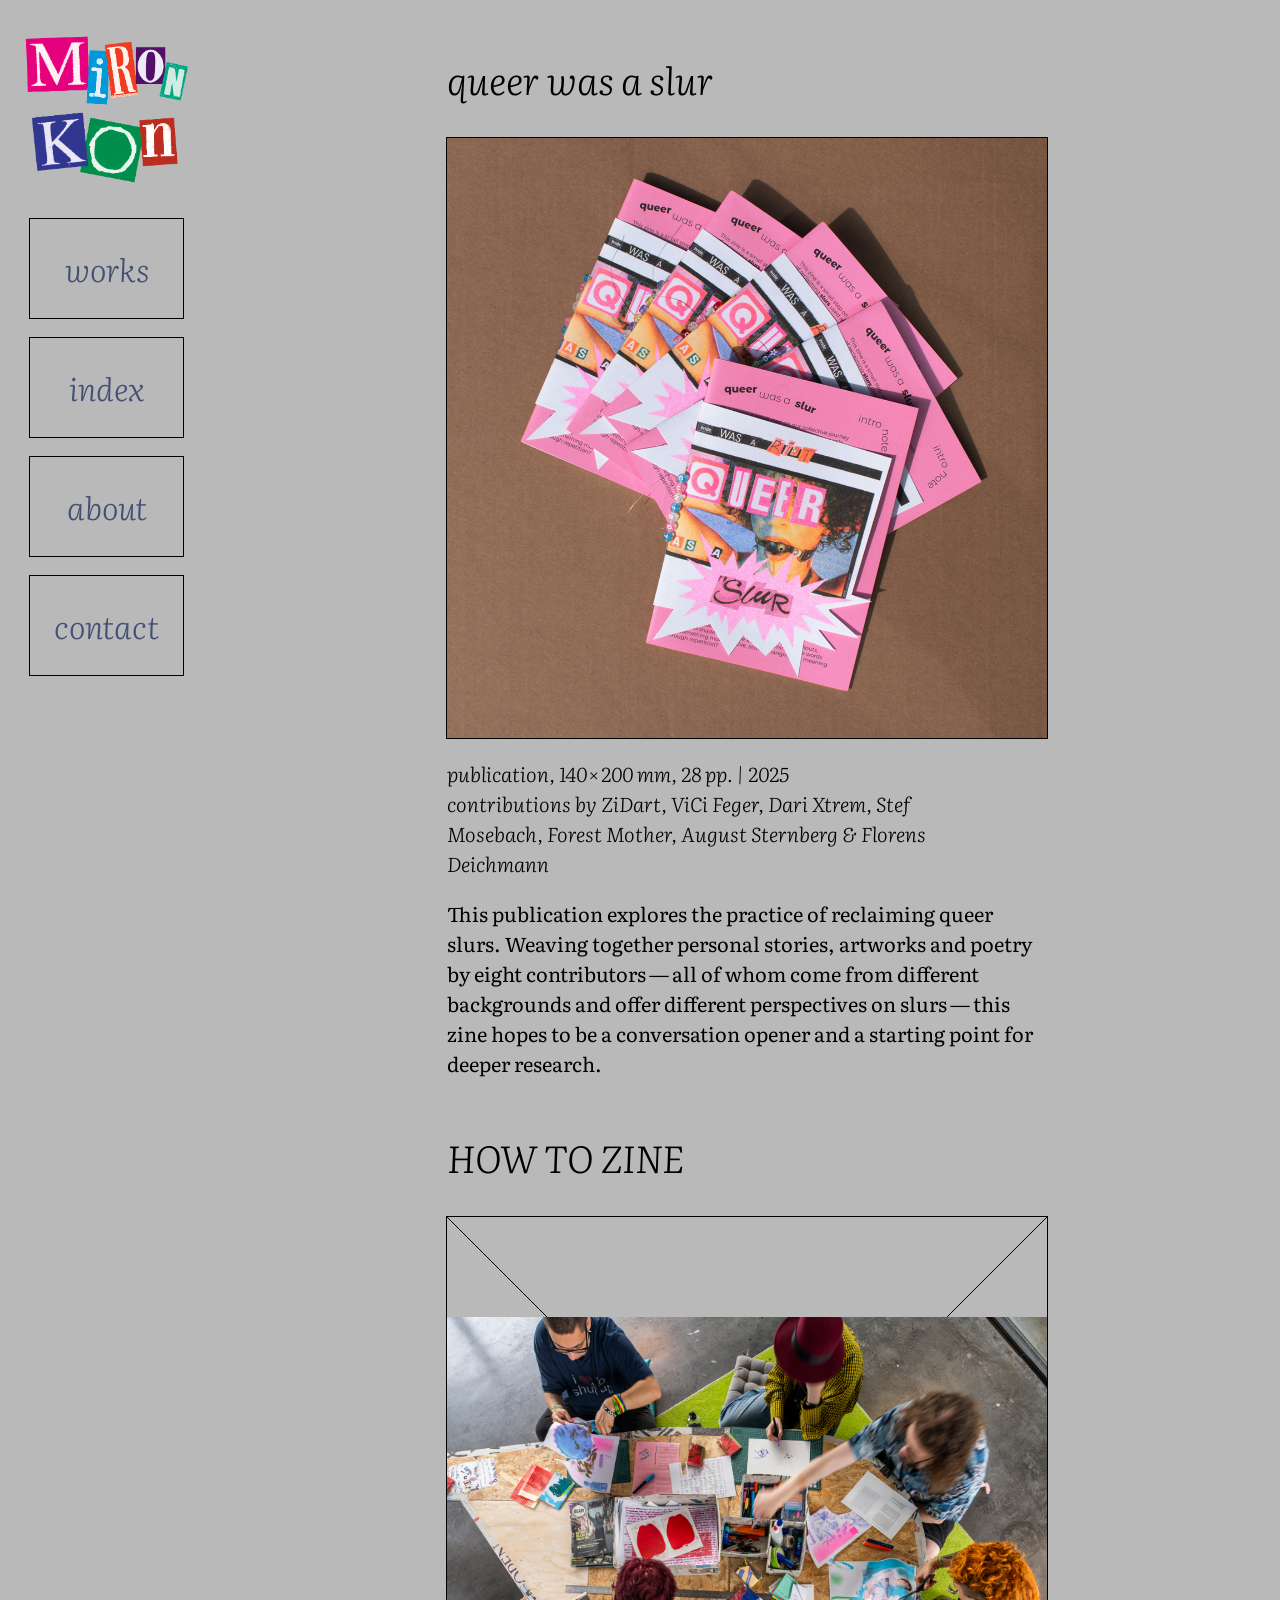
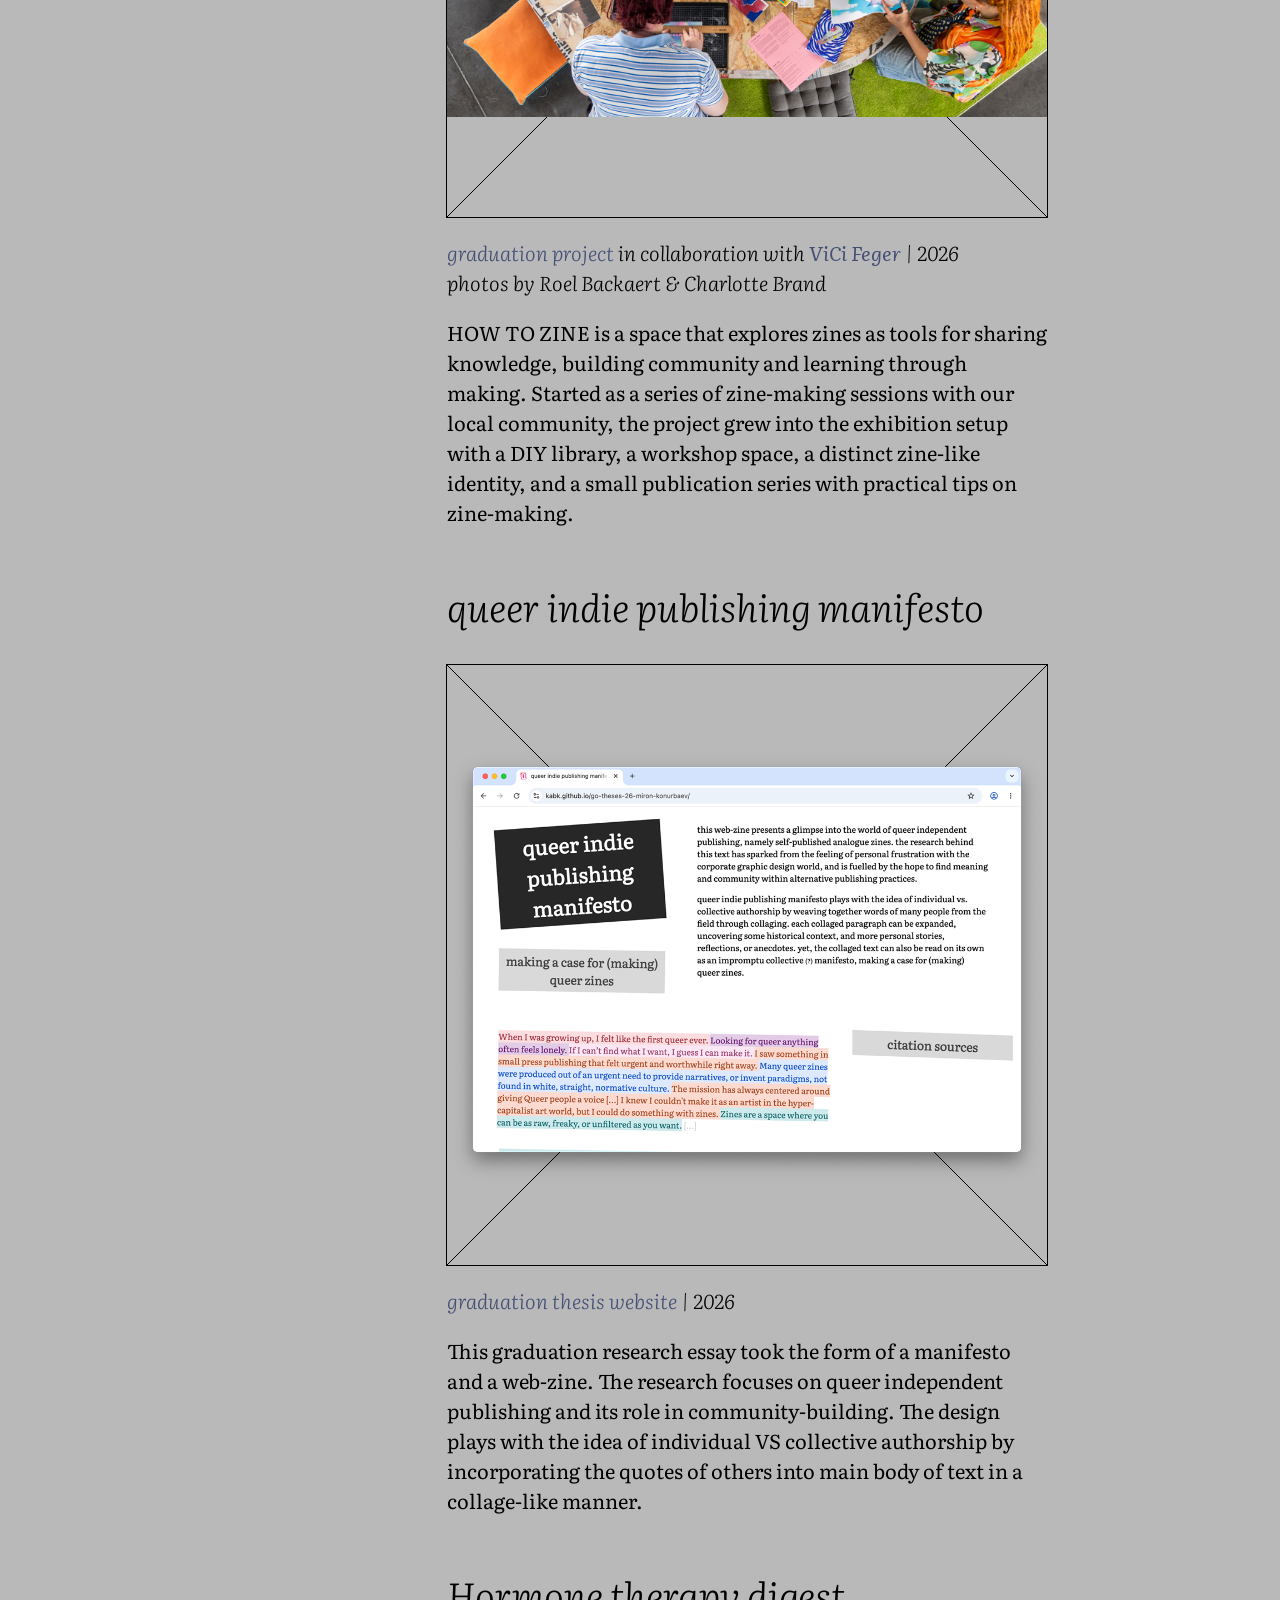
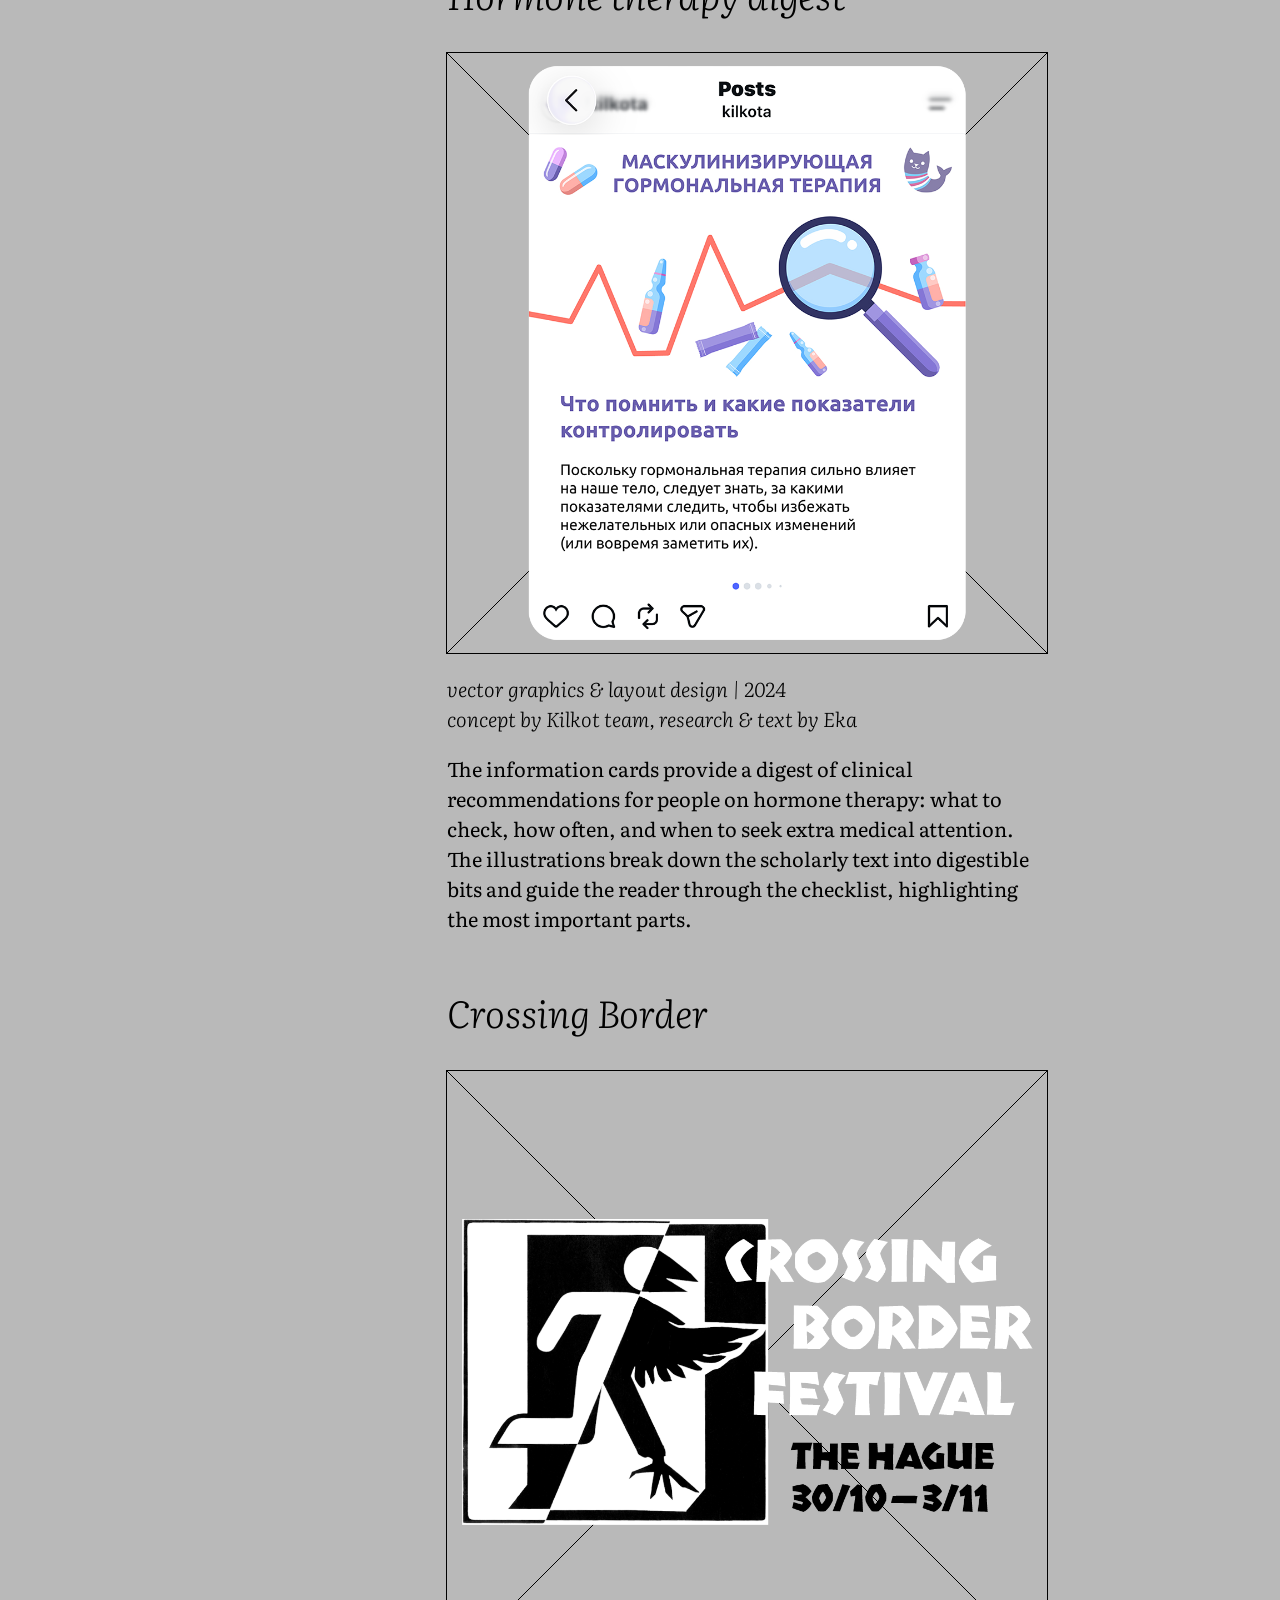
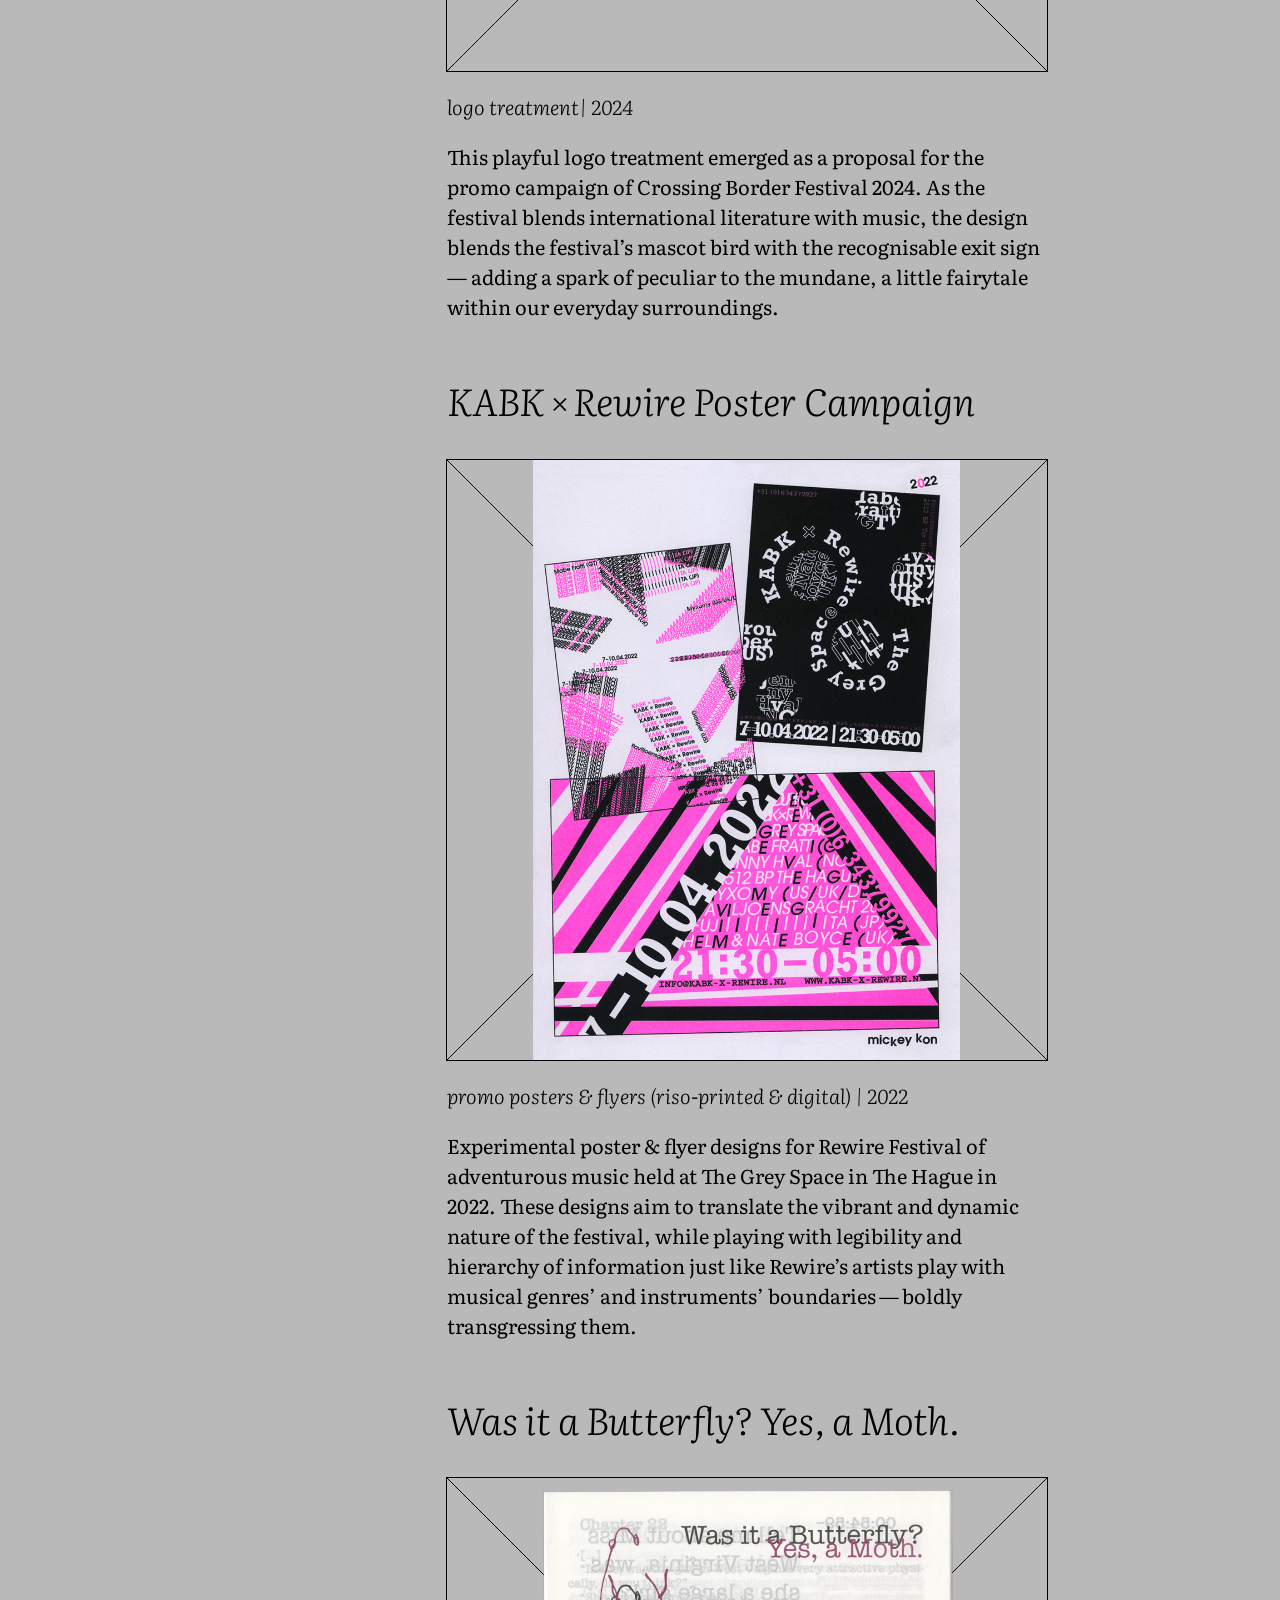
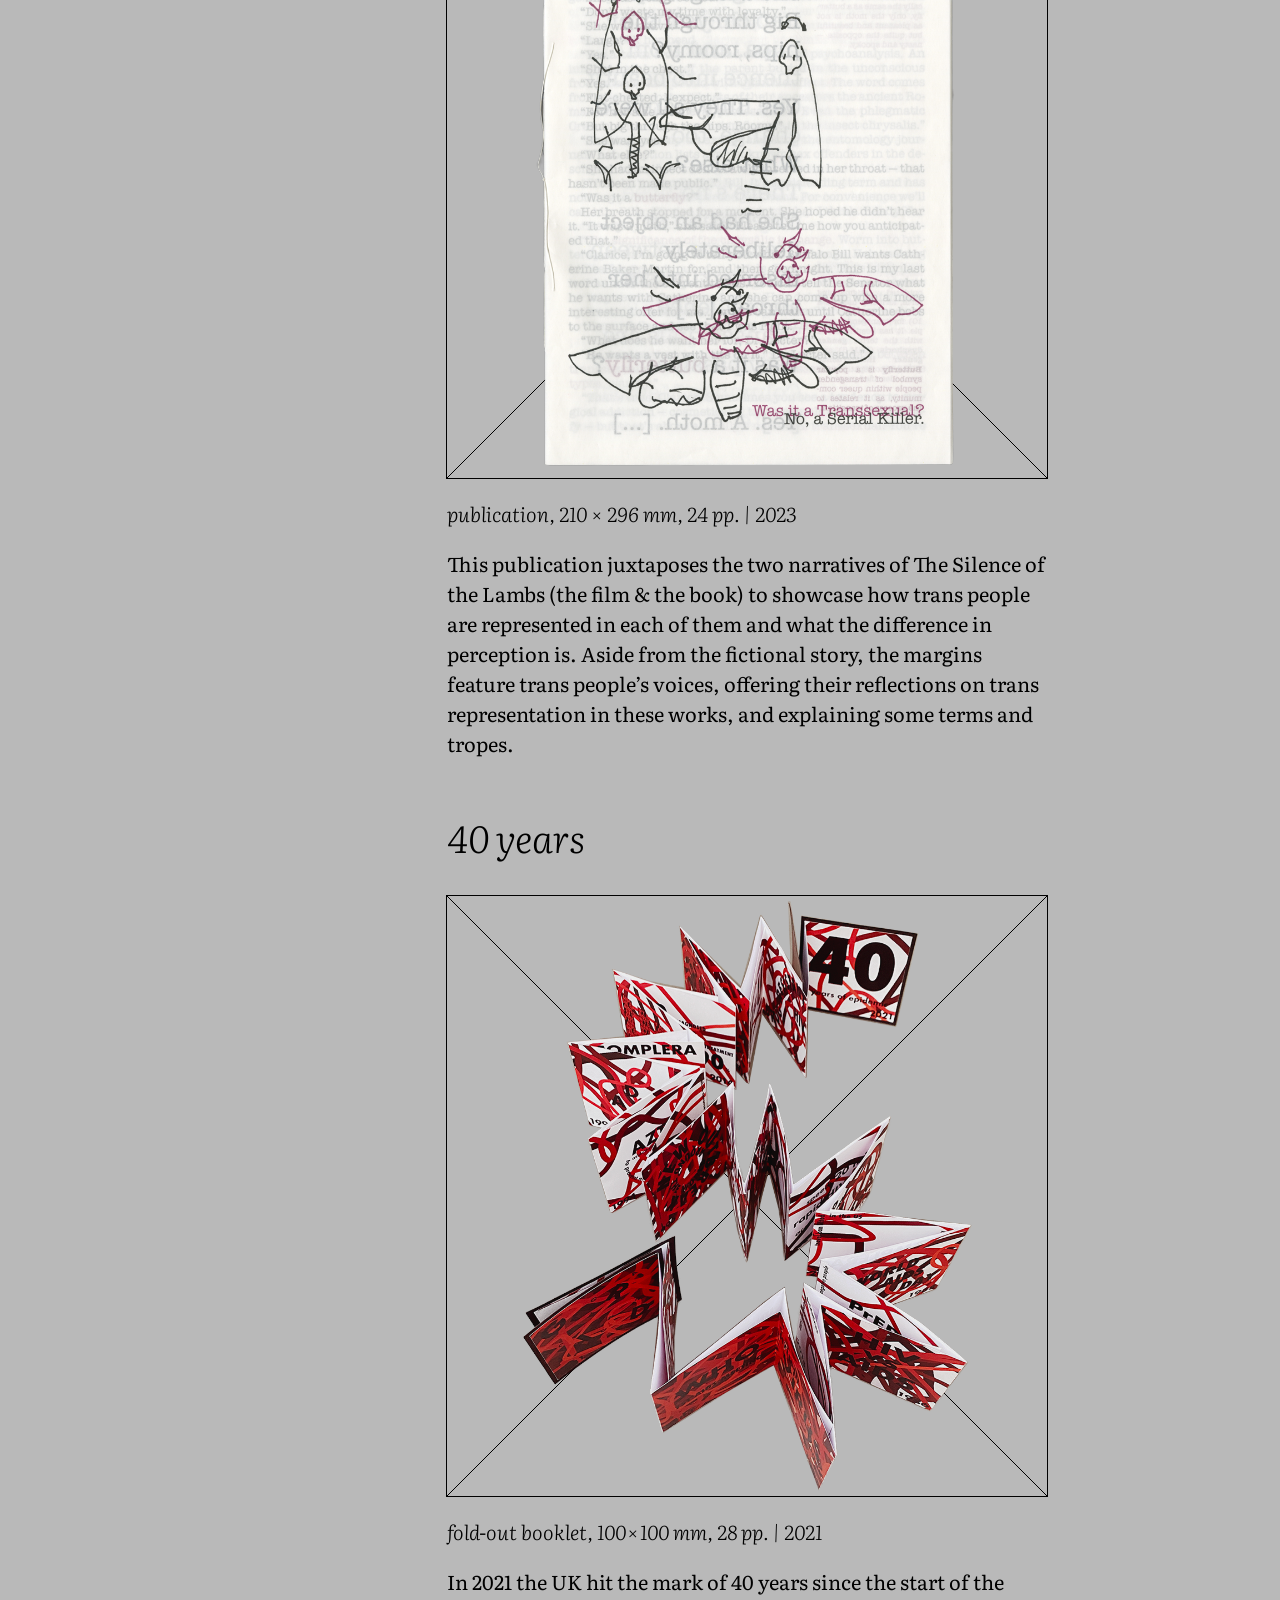
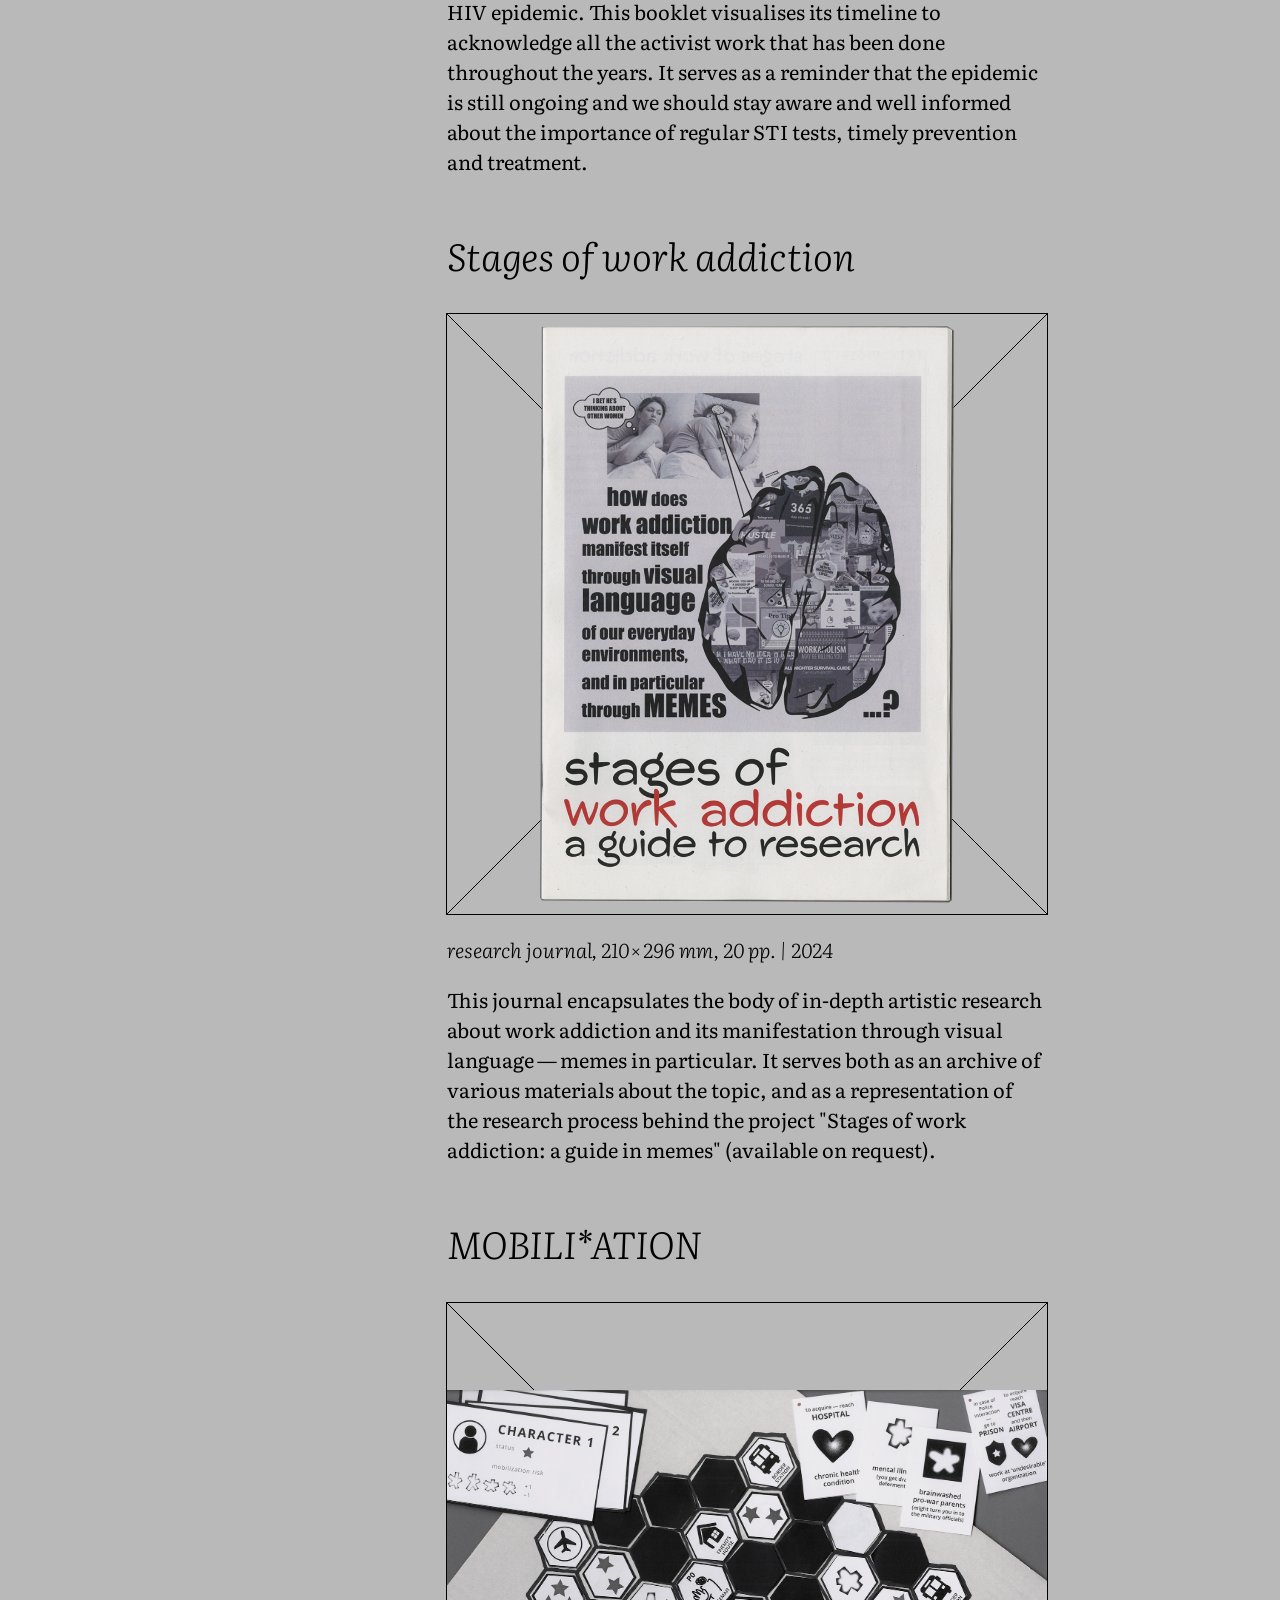
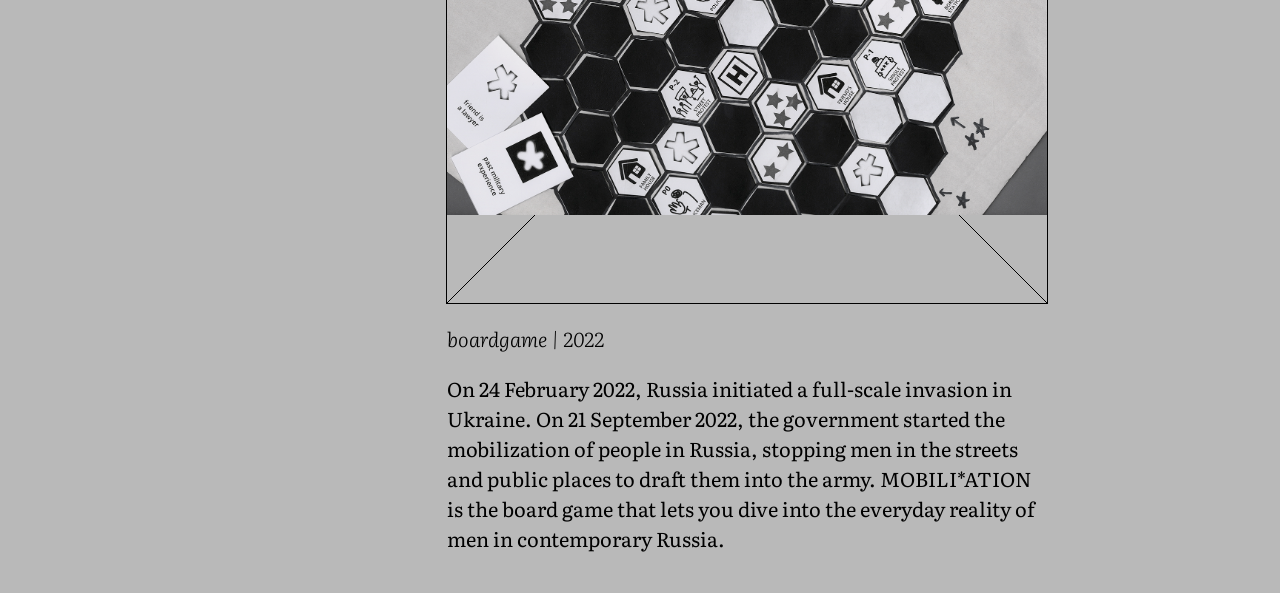
==== index.html @ 66a76c08 "first commit" ====
<!DOCTYPE html>

<html lang="en">

	<head>

		<meta charset="utf-8">
		<meta name="viewport" content="width=device-width,initial-scale=1.0">
		<meta name="description" content="portfolio website of Miron Kon" /> 
		<meta name="keywords" content="portfolio, website, graphic design, communication design, creative work"/> 
		<meta name="author" content="Miron Kon" />

		<link rel="icon" href="assets/images/favicon/favicon.png"/>

		<title>Miron Kon</title>

		<link rel="stylesheet" href="assets/css/normalize.css">
		<link rel="stylesheet" href="assets/css/style.css">
	    
	</head>

	<body>
		<div class="page-wrapper">

			<main>

				<div class="menu">

					<img src="content/mironicon-txt.png" alt="mironicon" width="100%" height="auto">
					<a href="index.html#"><div class="txt-block"><h1>works</h1></div></a>
					<a href="workindex.html"><div class="txt-block"><h1>index</h1></div></a>
					<a href="about.html"><div class="txt-block"><h1>about</h1></div></a>
					<a href="mailto:mick7kon@gmail.com"><div class="txt-block"><h1>contact</h1></div></a>

				</div>

				<div class="gallery">
					<h2 id="project-01">queer was a slur</h2>
					
					<figure>

						<div class="image-block diag slider">
							<button class="prev" onclick="changeImage('slider1', -1)">&#x2190;</button>
								<img id="slider1" src="content/qwas-01.jpg" alt="A photograph of a zine cover with a star-shaped cover page revealing parts of the pink page beneath it">
							<button class="next" onclick="changeImage('slider1', 1)">&#x2192;</button>
						</div>

						<figcaption>
							<p>
								<em>publication, 140 × 200 mm, 28 pp. | 2025
									<br>contributions by ZiDart, ViCi Feger, Dari Xtrem, Stef Mosebach, Forest Mother, August Sternberg & Florens Deichmann
								</em>
							</p>
						</figcaption>

					</figure>

					<p>
						This publication explores the practice of reclaiming queer slurs. Weaving together personal stories, artworks and poetry by eight contributors — all of whom come from different backgrounds and offer different perspectives on slurs — this zine hopes to be a conversation opener and a starting point for deeper research.
					</p>
				</div>

				<div class="gallery">
					<h2 id="project-02">HOW TO ZINE</h2>

					<figure>

						<div class="image-block diag slider">
							<button class="prev" onclick="changeImage('slider2', -1)">&#x2190;</button>						
								<img id="slider2" src="content/howtozine-01.jpg" alt="A photograph of five people making zines">
							<button class="next" onclick="changeImage('slider2', 1)">&#x2192;</button>
						</div>

						<figcaption>
							<p>
								<em><a href="https://graduation.kabk.nl/2026/miron-konurbaev" target="_blank">graduation project</a> in collaboration with <a href="https://pici-vici.github.io/portfolio/" target="_blank"><strong>ViCi Feger</strong></a> | 2026
									<br>photos by Roel Backaert & Charlotte Brand
								</em>
							</p>
						</figcaption>

					</figure>
					
					<p>
						HOW TO ZINE is a space that explores zines as tools for sharing knowledge, building community and learning through making. Started as a series of zine-making sessions with our local community, the project grew into the exhibition setup with a DIY library, a workshop space, a distinct zine-like identity, and a small publication series with practical tips on zine-making. 
					</p>
				</div>

				<div class="gallery">
					<h2 id="project-03">queer indie publishing manifesto</h2>

					<figure>

						<div class="image-block diag slider">
							<button class="prev" onclick="changeImage('slider3', -1)">&#x2190;</button>
								<img id="slider3" src="content/qip-01.png" alt="A screenshot of a website with the title 'queer indie publishing manifesto' and an introduction text">
							<button class="next" onclick="changeImage('slider3', 1)">&#x2192;</button>
						</div>

						<figcaption>
							<p>
								<em><a href="https://kabk.github.io/go-theses-26-miron-konurbaev" target="_blank">graduation thesis website</a> | 2026</em>
							</p>
						</figcaption>

					</figure>

					<p>
						This graduation research essay took the form of a manifesto and a web-zine. The research focuses on queer independent publishing and its role in community-building. The design plays with the idea of individual VS col­lective authorship by incorporating the quotes of others into main body of text in a collage-like manner. 
					</p>
				</div>

				<div class="gallery">
					<h2 id="project-04">Hormone therapy digest</h2>

					<figure>

						<div class="image-block diag slider">
							<button class="prev" onclick="changeImage('slider4', -1)">&#x2190;</button>						
								<img id="slider4" src="content/hrt-01.png" alt="A screenshot of an instagram post by Kilkot team with a vector illustration of a magnifying glass over a linear graph surrounded by some ampules and pills, followed by text about hormone therapy in Russian">
							<button class="next" onclick="changeImage('slider4', 1)">&#x2192;</button>
						</div>

						<figcaption>
							<p>
								<em>vector graphics & layout design | 2024
									<br>concept by Kilkot team, research & text by Eka
								</em>
							</p>
						</figcaption>

					</figure>
					
					<p>
						The information cards provide a digest of clinical recommendations for people on hormone therapy: what to check, how often, and when to seek extra medical attention. The illustrations break down the scholarly text into digestible bits and guide the reader through the checklist, highlighting the most important parts.
					</p>
				</div>

				<div class="gallery">
					<h2 id="project-05">Crossing Border</h2>

					<figure>

						<div class="image-block diag slider">
							<button class="prev" onclick="changeImage('slider5', -1)">&#x2190;</button>						
								<img id="slider5" src="content/crossing-border-01.png" alt="A black and white logo with an icon resembling an emergency exit sign but split in the middle — the creature going through the door being half-human and half-bird. To the right of the icon the text reads 'Crossing Border Festival, The Hague, 30/10–3/11'">
							<button class="next" onclick="changeImage('slider5', 1)">&#x2192;</button>
						</div>

						<figcaption>
							<p>
								<em>logo treatment| 2024</em>
							</p>
						</figcaption>

					</figure>

					<p>
						This playful logo treatment emerged as a proposal for the promo campaign of Crossing Border Festival 2024. As the festival blends international literature with music, the design blends the festival’s mascot bird with the recognisable exit sign — adding a spark of peculiar to the mundane, a little fairytale within our everyday surroundings.
					</p>
				</div>

				<div class="gallery">
					<h2 id="project-06">KABK × Rewire Poster Campaign</h2>

					<figure>

						<div class="image-block diag slider">
							<button class="prev" onclick="changeImage('slider6', -1)">&#x2190;</button>
								<img id="slider6" src="content/rewire-01.jpg" alt="A scan of a pink and black poster with experimental typesetting">
							<button class="next" onclick="changeImage('slider6', 1)">&#x2192;</button>
						</div>

						<figcaption>
							<p>
								<em>promo posters & flyers (riso-printed & digital) | 2022</em>
							</p>
						</figcaption>

					</figure>

					<p>
						Experimental poster & flyer designs for Rewire Festival of adventurous music held at The Grey Space in The Hague in 2022. These designs aim to translate the vibrant and dynamic nature of the festival, while playing with legibility and hierarchy of information just like Rewire’s artists play with musical genres’ and instruments’ boundaries — boldly transgressing them.
					</p>
				</div>

				<div class="gallery">
					<h2 id="project-07">Was it a Butterfly? Yes, a Moth.</h2>

					<figure>

						<div class="image-block diag slider">
							<button class="prev" onclick="changeImage('slider7', -1)">&#x2190;</button>
								<img id="slider7" src="content/butterfly-01.png" alt="A scan of a publication cover with cryptic illustration of a moth and title text">
							<button class="next" onclick="changeImage('slider7', 1)">&#x2192;</button>
						</div>

						<figcaption>
							<p>
								<em>publication, 210 × 296 mm, 24 pp. | 2023</em>
							</p>
						</figcaption>

					</figure>

					<p>
						This publication juxtaposes the two narratives of The Silence of the Lambs (the film & the book) to showcase how trans people are represented in each of them and what the difference in perception is. Aside from the fictional story, the margins feature trans people’s voices, offering their reflections on trans representation in these works, and explaining some terms and tropes.					
					</p>
				</div>

				<div class="gallery">
					<h2 id="project-08">40 years</h2>
					
					<figure>

						<div class="image-block diag slider">
							<button class="prev" onclick="changeImage('slider8', -1)">&#x2190;</button>						
								<img id="slider8" src="content/hiv-01.png" alt="A photograph of a fold-out concertina booklet partially folded out and standing in a zigzag shape">
							<button class="next" onclick="changeImage('slider8', 1)">&#x2192;</button>
						</div>

						<figcaption>
							<p>
								<em>fold-out booklet, 100 × 100 mm, 28 pp. | 2021</em>
							</p>
						</figcaption>

					</figure>
					
					<p>
						In 2021 the UK hit the mark of 40 years since the start of the HIV epidemic. This booklet visualises its timeline to acknowledge all the activist work that has been done throughout the years. It serves as a reminder that the epidemic is still ongoing and we should stay aware and well informed about the importance of regular STI tests, timely prevention and treatment.
					</p>
				</div>

				<div class="gallery">
					<h2 id="project-09">Stages of work addiction</h2>

					<figure>

						<div class="image-block diag slider">
							<button class="prev" onclick="changeImage('slider9', -1)">&#x2190;</button>
								<img id="slider9" src="content/work-addict-01.png" alt="A scan of a publication cover with a meme and title text typeset in a meme-like typeface">
							<button class="next" onclick="changeImage('slider9', 1)">&#x2192;</button>
						</div>

						<figcaption>
							<p>
								<em>research journal, 210 × 296 mm, 20 pp. | 2024</em>
							</p>
						</figcaption>

					</figure>

					<p>
						This journal encapsulates the body of in-depth artistic research about work addiction and its manifestation through visual language — memes in particular. It serves both as an archive of various materials about the topic, and as a representation of the research process behind the project "Stages of work addiction: a guide in memes" (available on request).
					</p>
				</div>

				<div class="gallery">
					<h2 id="project-10">MOBILI*ATION</h2>

					<figure>

						<div class="image-block diag slider">
							<button class="prev" onclick="changeImage('slider10', -1)">&#x2190;</button>						
								<img id="slider10" src="content/mobilization-01.jpeg" alt="A photograph of the game board and some cards">
							<button class="next" onclick="changeImage('slider10', 1)">&#x2192;</button>
						</div>

						<figcaption>
							<p>
								<em>boardgame | 2022</em>
							</p>
						</figcaption>

					</figure>

					<p>
						On 24 February 2022, Russia initiated a full-scale invasion in Ukraine. On 21 September 2022, the government started the mobilization of people in Russia, stopping men in the streets and public places to draft them into the army. MOBILI*ATION is the board game that lets you dive into the everyday reality of men in contemporary Russia.
					</p>
				</div>

			</main>

		</div>
		<!-- end webpage content -->
		<script type="text/javascript" src="assets/js/script.js"></script>

	</body>

</html>
---- assets/css/style.css ----
@charset "UTF-8";

@font-face {
    font-family: 'Literata';
    src: url('../fonts/literata/Literata18pt-Regular.woff2');
    font-weight: normal;
    font-style: normal;
    font-display: block;
}
@font-face {
    font-family: 'Literata';
    src: url('../fonts/literata/Literata24pt-Light.woff2');
    font-weight: 300;
    font-style: normal;
    font-display: block;
}
@font-face {
    font-family: 'Literata';
    src: url('../fonts/literata/literata-italic-webfont.woff2');
    font-weight: normal;
    font-style: italic;
    font-display: block;
}
@font-face {
    font-family: 'Literata';
    src: url('../fonts/literata/Literata_24pt-LightItalic.woff2');
    font-weight: 300;
    font-style: italic;
    font-display: block;
}

/* VARIABLES */
:root {
  --color-background: #b9b9b9;
  --color-text: rgba(0,0,0,1);
  --color-text-link: rgba(67,80,116,1);
  --color-text-link-hover: rgba(67,80,116,0.6);
  --font-text: 'Literata', serif;
  --font-size: 18px;
  --margin: 1rem;
  --font-size-heading: calc(var(--font-size) * 1.5);
  --font-size-subheading: calc(var(--font-size) * 1.25);
  --font-size-caption: calc(var(--font-size) * 0.85);
  --margin-xs: calc(var(--margin) * 0.5);
  --margin-s: calc(var(--margin) * 1);
  --margin-m: calc(var(--margin) * 2);
  --margin-l: calc(var(--margin) * 3);
  --margin-xl: calc(var(--margin) * 5);
}


/* GENERAL STYLES */

html {
  font: var(--font-size) var(--font-text);
  color: var(--color-text);
  background-color: var(--color-background);
}

body {
  position:relative;
  background-color: var(--color-background);
  font: var(--font-size) var(--font-text);
  color: var(--color-text);
  width:100%;
  height:auto;
  overflow-y:auto;
}

a {
  color: var(--color-text-link);
  text-decoration: none;
}

a:hover {
  color: var(--color-text-link-hover);
  text-decoration: none;
}

h1{
  font-size: clamp(
    var(--font-size-subheading),
    4vw,
    calc(var(--font-size-subheading) * 1.25)
  );
  font-style: italic;
  font-weight: 300;
}

h2{
  font-size: clamp(
    var(--font-size-heading),
    3vw,
    calc(var(--font-size-heading) * 1.25)
  );
  font-style: italic;
  font-weight: 300;
}

h3{
  font-size: clamp(
    var(--font-size-subheading),
    4vw,
    calc(var(--font-size-subheading) * 1.25)
  );
  font-style: normal;
  font-weight: 300;
}

p{
  font-style: normal;
  font-weight: normal;
}

em{
  font-weight: 300;  
}

figure{
  margin-left: 0;
}

.caption{
  font-size: var(--font-size-caption);
}


/* PAGE STYLES */

div.page-wrapper {
  padding: var(--margin);
}

main{
  display: grid;
  grid-template-columns: repeat(6, 1fr);
  grid-column-gap: var(--margin-m);
}

.menu{
  grid-column: 1;
  grid-column-end: 2;
  position: sticky;
  top: var(--margin-s);
  height: fit-content;
}

.txt-block{
  margin: var(--margin-xs);
  margin-top: var(--margin-s);
  outline-style: solid;
  outline-width: 1px;
  outline-color: black;
  display: flex;
  align-items: center;
  justify-content: center;
}
.txt-block h1{
  padding: 5px;
}

.gallery{
  grid-column: 3 / span 3;
  max-width: 50vw;
}

.image-block{
  aspect-ratio : 1 / 1;
  width: calc(50vw - var(--margin)*2);
  outline: 1px solid black;
  display: flex;
  justify-content: center;
  align-items: center;
}
.image-block img {
  width: 100%;
  height: 100%;
  object-fit: contain;
}

.box-pp{
    display: flex;
    justify-content: space-between;
    align-items: start;
    margin-top: var(--margin-l);
}
.image-pp{
  aspect-ratio : 1 / 1;
  width: calc(20vw - var(--margin)*2);
  min-width: 170px;
  outline: 1px solid black;
  display: flex;
  justify-content: center;
  align-items: center;
}
.image-pp img{
  width: 100%;
  height: 100%;
  object-fit: contain;
}
.text-pp{
  width: calc(30vw - var(--margin)*2);
  min-width: 250px;
    margin-left: var(--margin-s);
}

.diag {
    background: url("data:image/svg+xml;utf8,<svg xmlns='http://www.w3.org/2000/svg' version='1.1'><line x1='0' y1='0' x2='100%' y2='100%' stroke='black' stroke-width='1' /><line x1='0' y1='100%' x2='100%' y2='0' stroke='black' stroke-width='1' /></svg>");
    background-repeat: no-repeat;
    background-position: center center;
    background-size: 100% 100%;
}

.slider {
  position: relative;
  display: inline-block;
    display: flex;
  align-items: center;
  justify-content: center;
}
.slider button {
  display: none;
  position: absolute;
  top: 50%;
  transform: translateY(-50%);
  font-family: var(--font-text);
  font-size: calc(var(--font-size)*5);
  background: none;
  border: none;
  cursor: pointer;
  color: var(--color-background);
  -webkit-text-stroke: 1.5px black;
} 
.slider:hover button {
  display: block;
}

.prev { left: calc(var(--margin-m)* -1); }
.next { right: calc(var(--margin-m)* -1); }

.low {
  margin-top: 15vw;
}

.sketch {
  color: rgba(0,0,0,0.4);
}

.typewriter {
  overflow: hidden; 
  border-right: .1em solid rgba(0,0,0,0.4); 
  white-space: nowrap; 
  letter-spacing: .02em; 
  animation: 
    typing 3s steps(40, end),
    blink-caret .7s step-end infinite;
}
/* The typing effect */
@keyframes typing {
  from { width: 0 }
  to { width: 100% }
}
/* The typewriter cursor effect */
@keyframes blink-caret {
  from, to { border-color: transparent }
  50% { border-color: rgba(0,0,0,0.2); }
}


/* WEBSITE MEDIA QUERIES */

/* responsive typeface for various breaking points, sets the default 'rem' value */
@media (max-width: 299px) { :root{--font-size: 14px;} html, body {font: var(--font-size) var(--font-text); } }
@media (min-width: 299px) and (max-width: 340px) { :root{--font-size: 15px;} html, body {font: var(--font-size) var(--font-text); } }
@media (min-width: 340px) and (max-width: 440px) { :root{--font-size: 16px;} html, body {font: var(--font-size) var(--font-text); } }
@media (min-width: 441px) and (max-width: 779px) { :root{--font-size: 16.5px;} html, body {font: var(--font-size) var(--font-text); } }
@media (min-width: 780px) and (max-width: 992px) { :root{--font-size: 18px;} html, body {font: var(--font-size) var(--font-text); } }
@media (min-width: 993px) and (max-width: 1200px) { :root{--font-size: 19px;} html, body {font: var(--font-size) var(--font-text); } }
@media (min-width: 1201px) and (max-width: 1320px) { :root{--font-size: 20px;} html, body {font: var(--font-size) var(--font-text); } }
@media (min-width: 1321px) { :root{--font-size: 21px;} html, body {font: var(--font-size) var(--font-text); } }

/* styles for 'mobile', screen sizes up to 779px, should covers 'mobile' and 'tablet' */
/* style this one first and then use the subsequent ones in a cascading way (from general to specific) */

@media (max-width: 779px) {

  .gallery{
    grid-column: 2 / span 4;
    max-width: 60vw;
    padding-left: var(--margin-m);
    z-index: 1;
  }
  .image-block{
    width: 50vw;
  }

  .menu{
    display: flex;
    grid-column: 1 / span 6;
    justify-content: space-around;
    z-index: 2;
  }
  .menu img{
    max-height: 110px;
    max-width: 110px;
  }

  .txt-block{
    width: 15vw;
    background-color: var(--color-background);
  }

}

@media (max-width: 550px) {

  .gallery{
      grid-column: 1 / span 6;
      max-width: 80vw;
      padding-left: var(--margin-m);
    }

  .image-block{
    width: 80vw;
  }

  .slider button {
    display: block;
  }

}

@media (max-height: 600px) {

  .txt-block h1{
    font-size: clamp(
      var(--font-size-subheading),
      2vw,
      calc(var(--font-size-subheading) * 1.25)
    );
    padding: 2px;
  }

  .menu{
    max-height: 100svh;
    overflow-x: hidden;
    overflow-y: auto;
  }

}
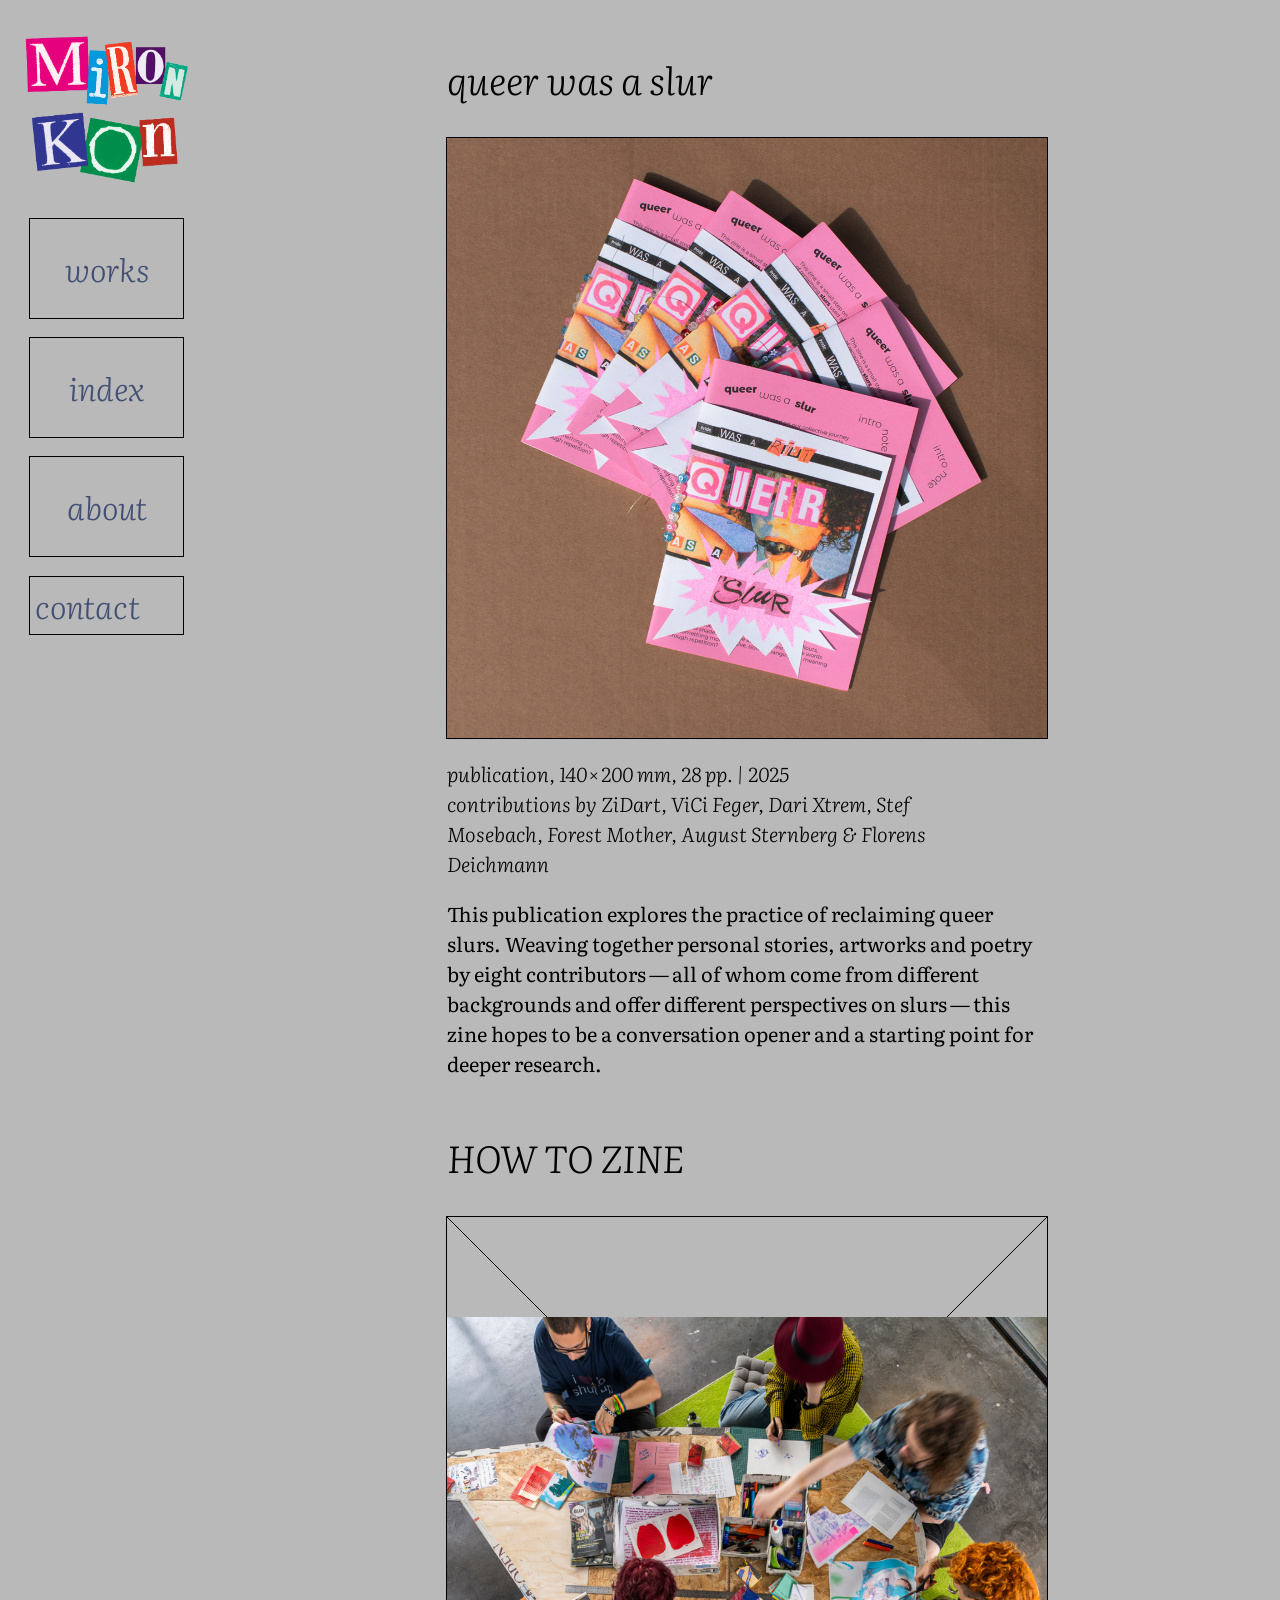
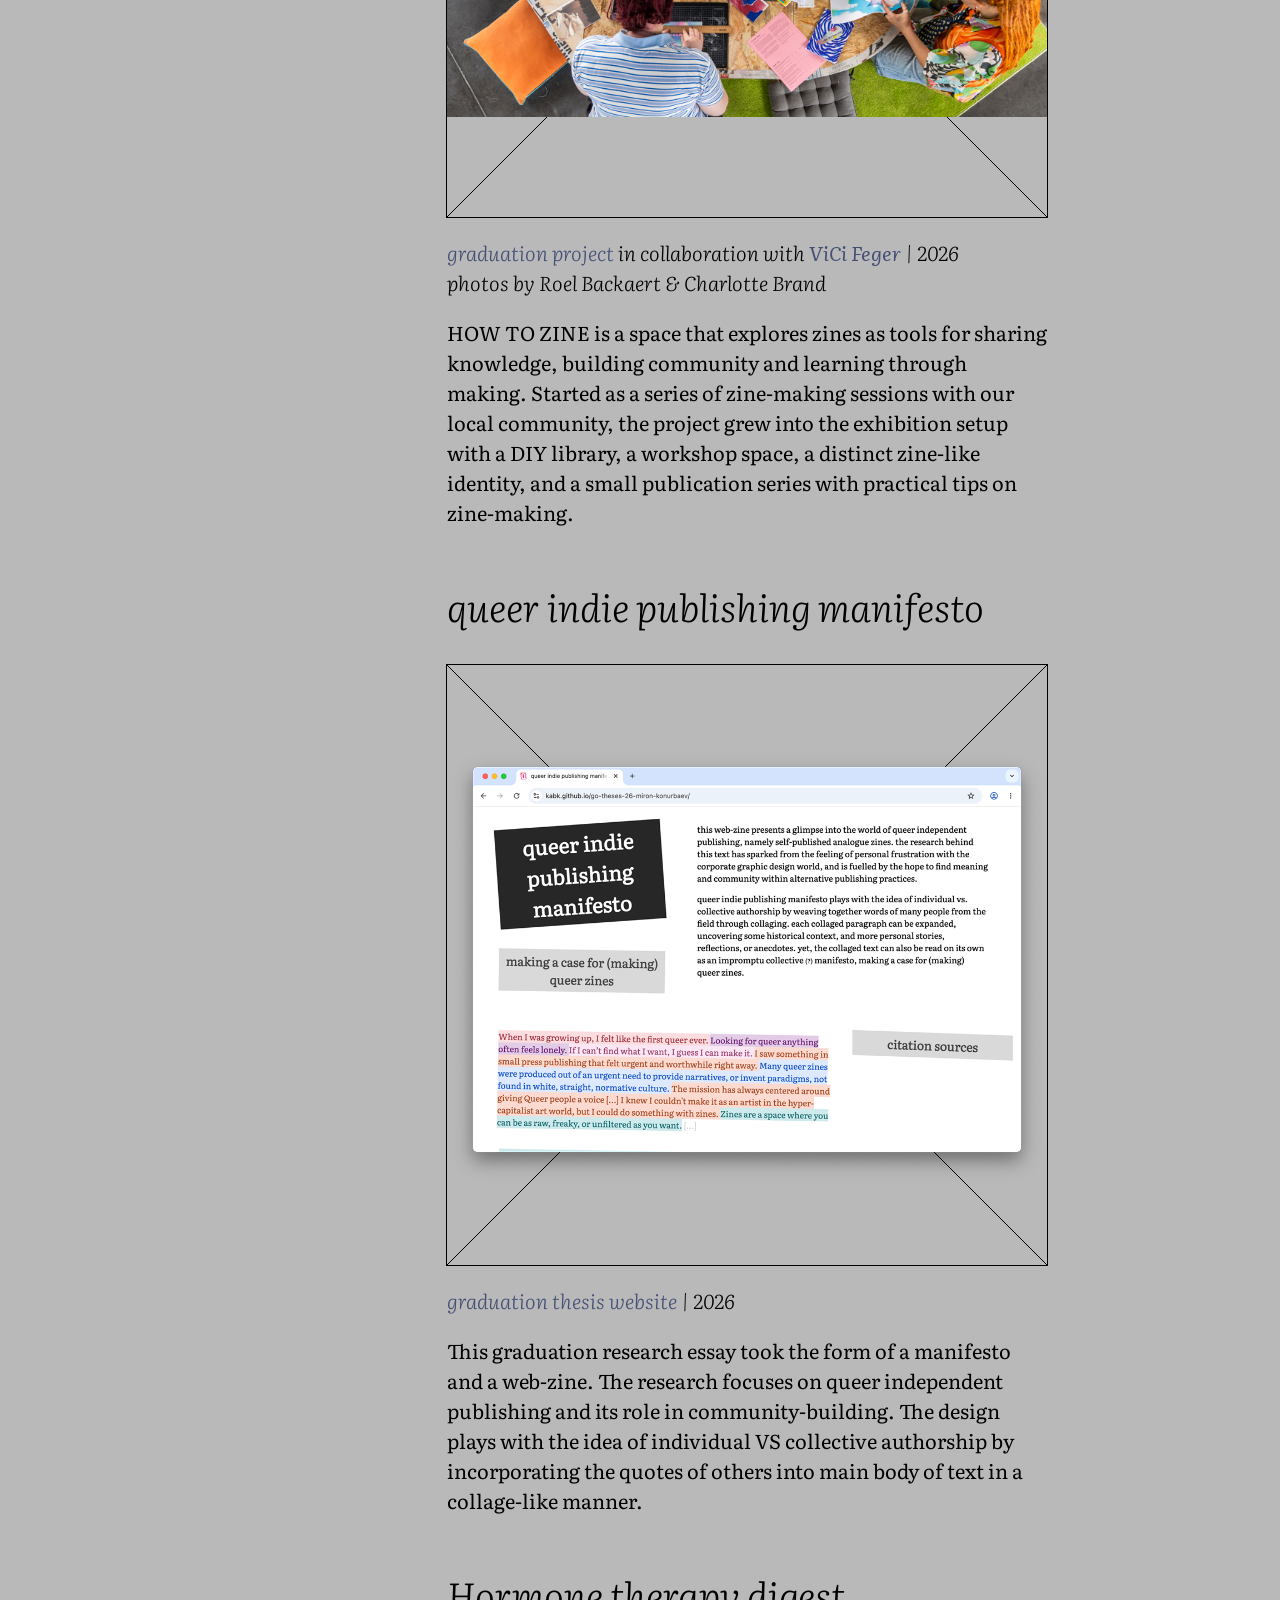
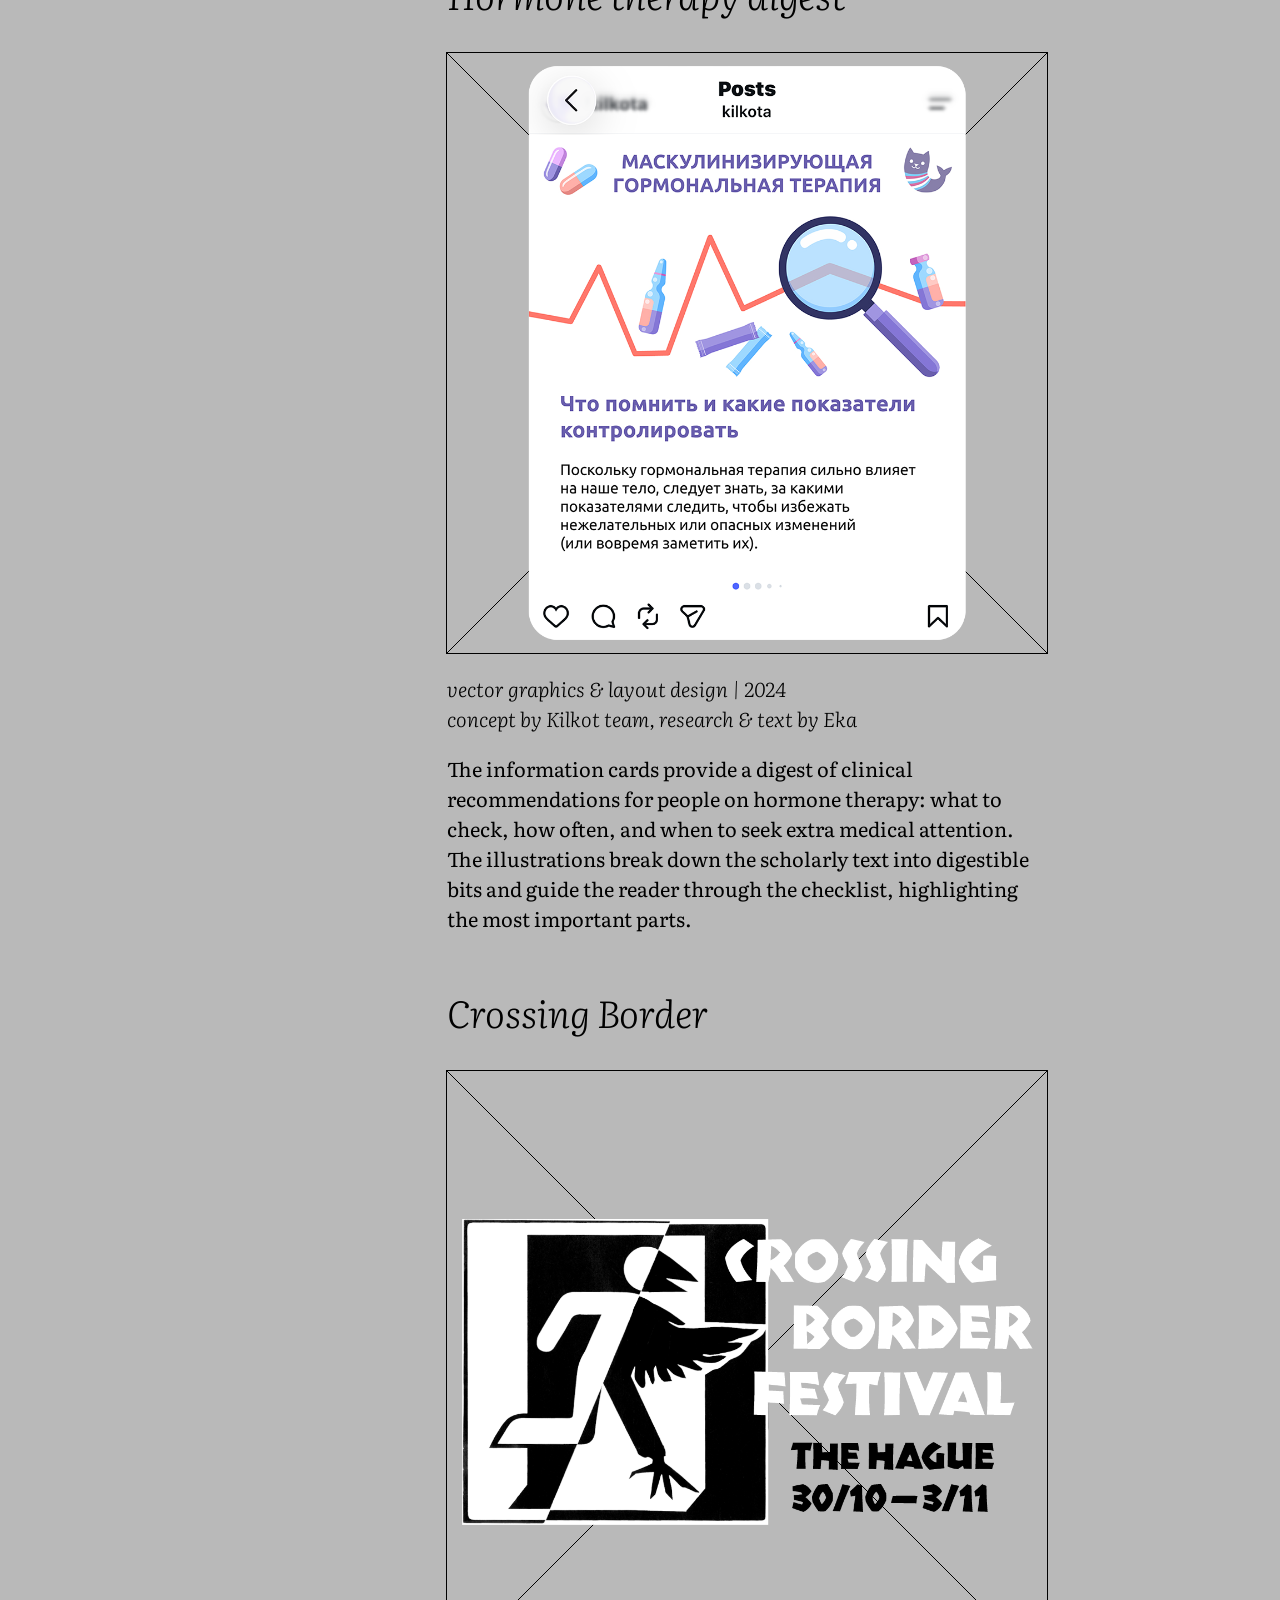
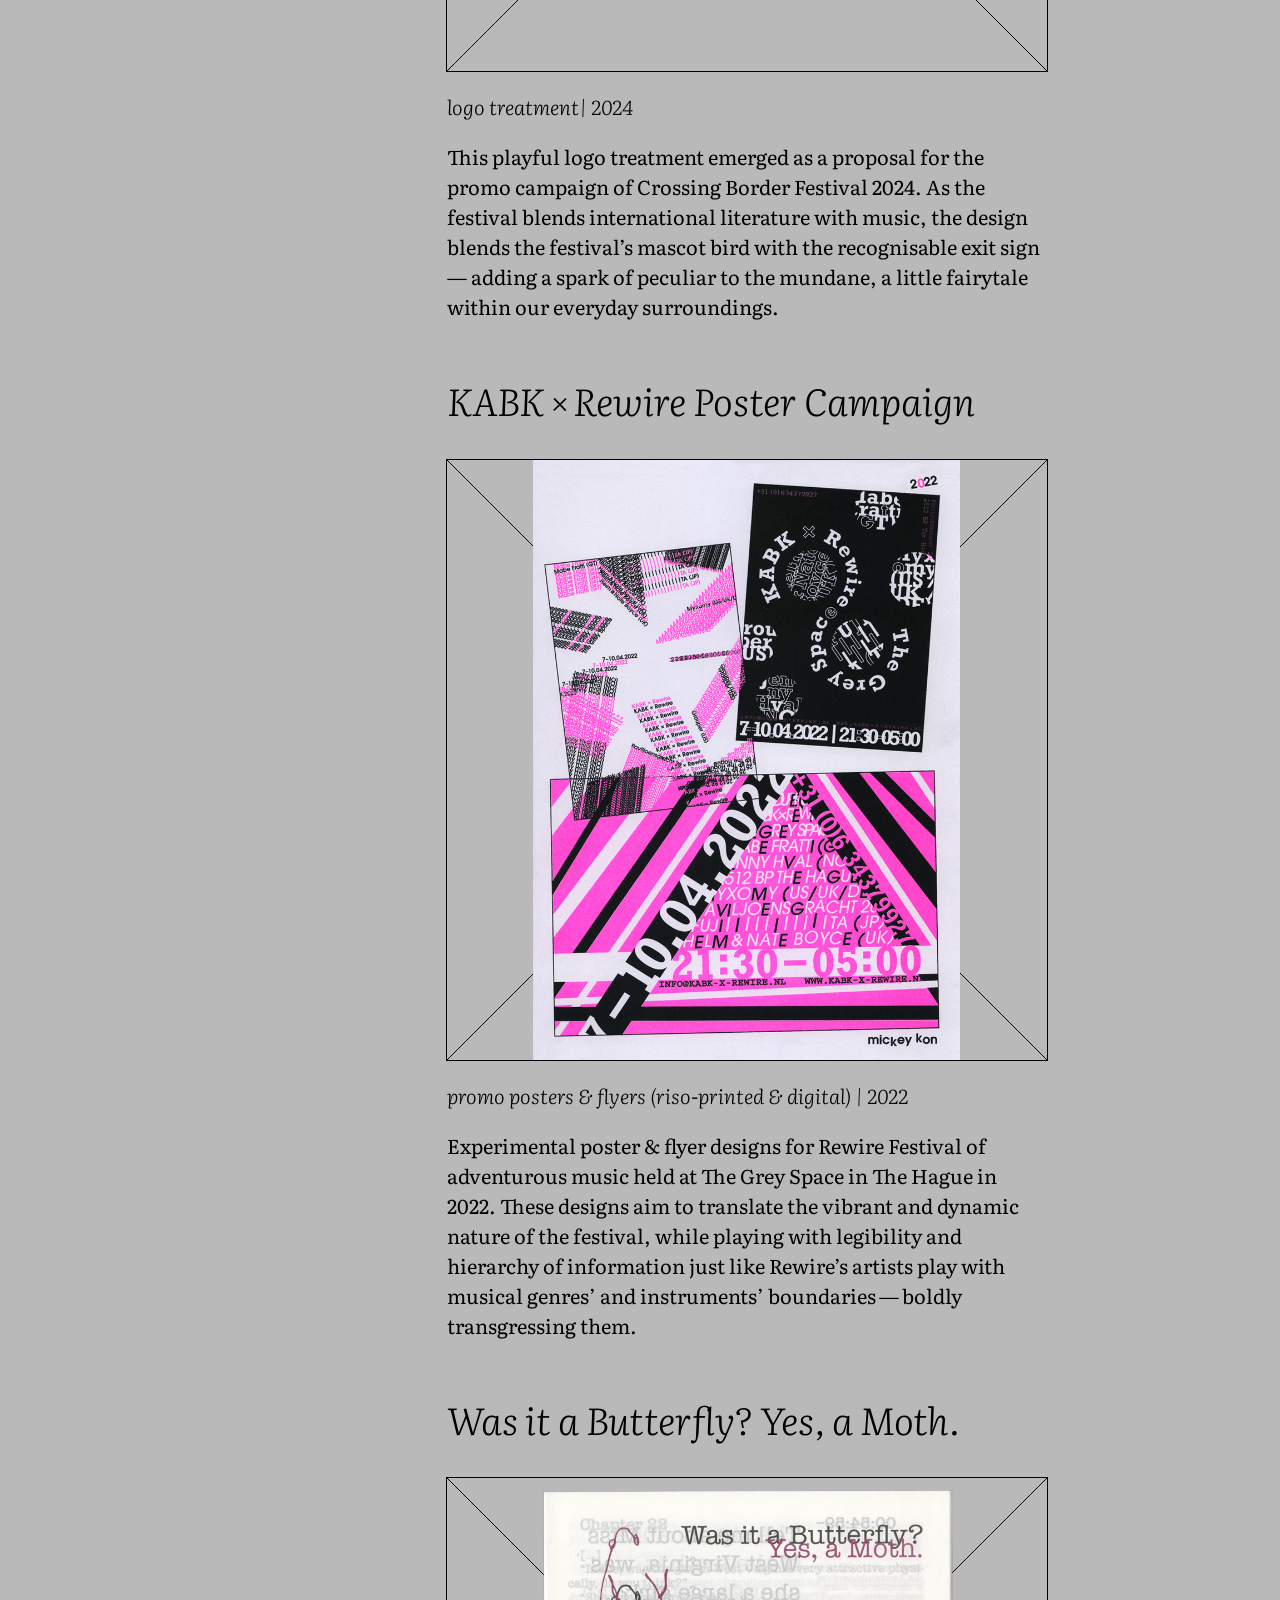
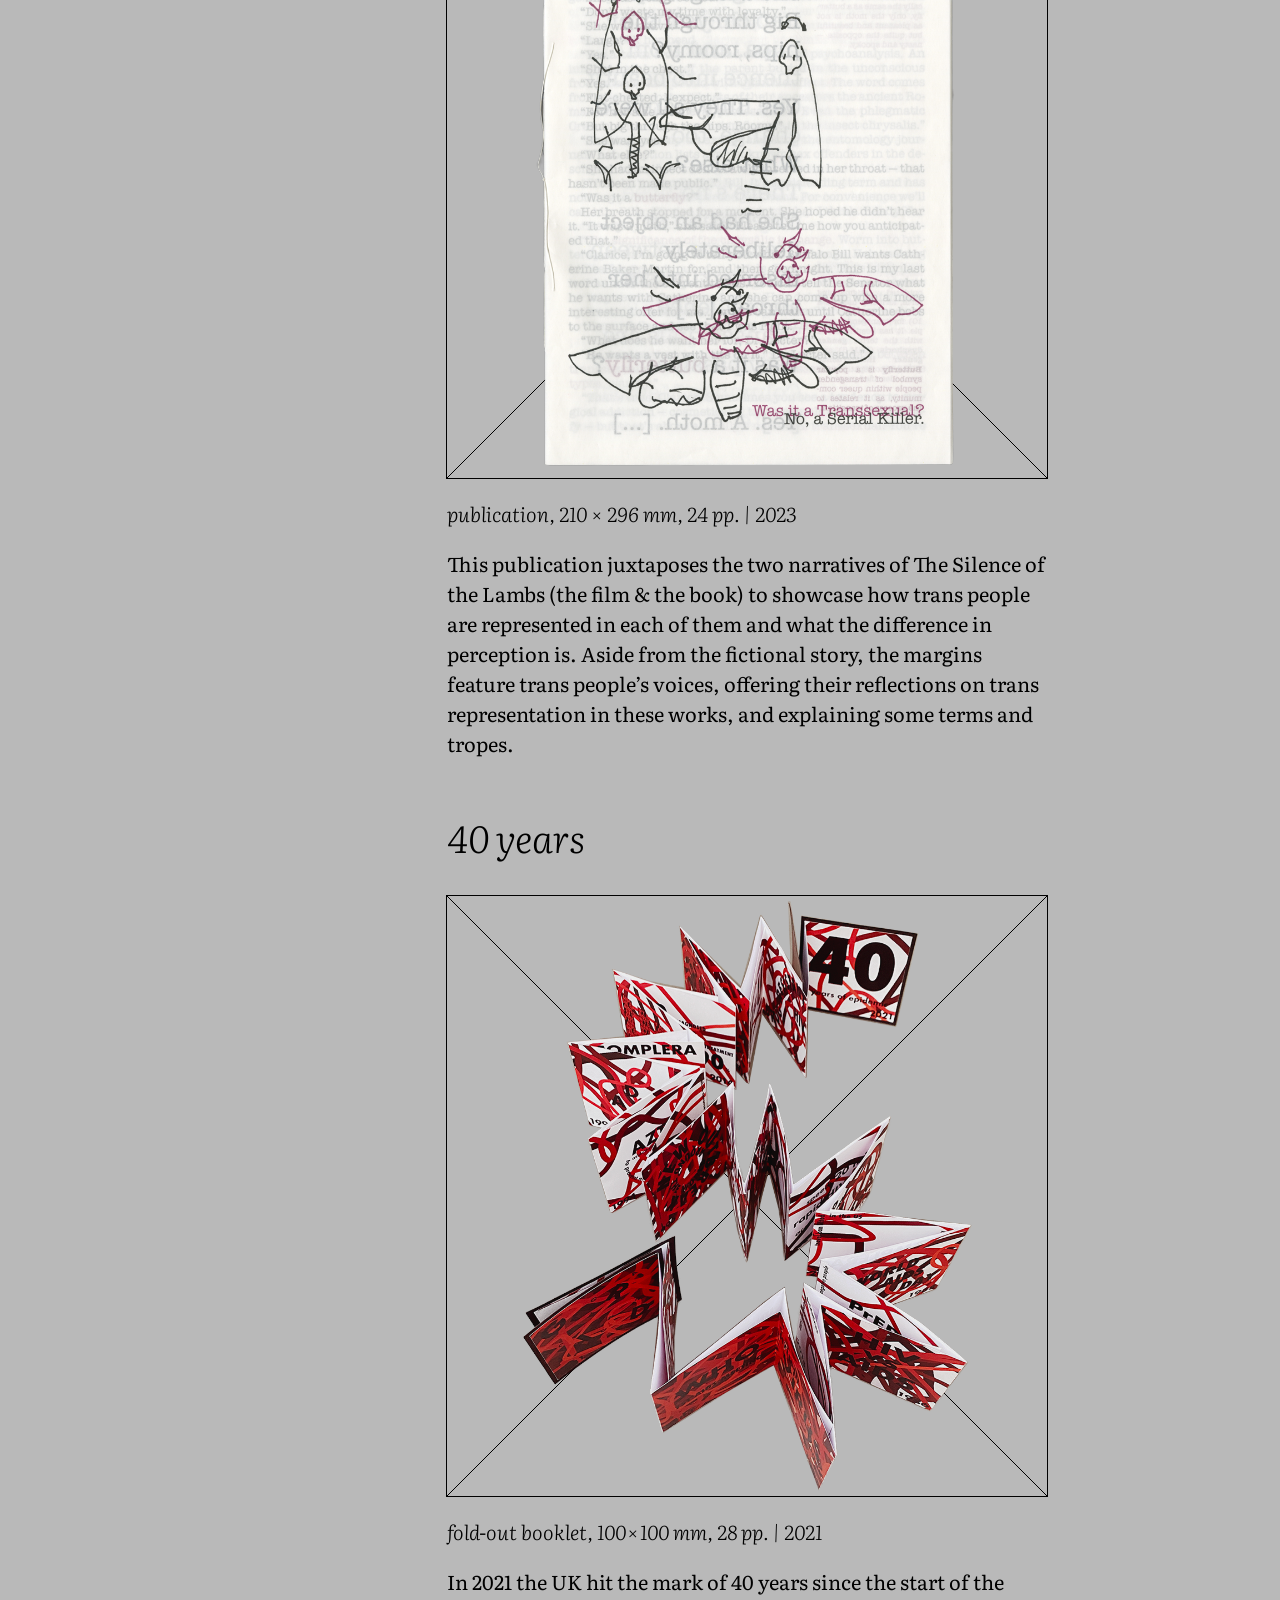
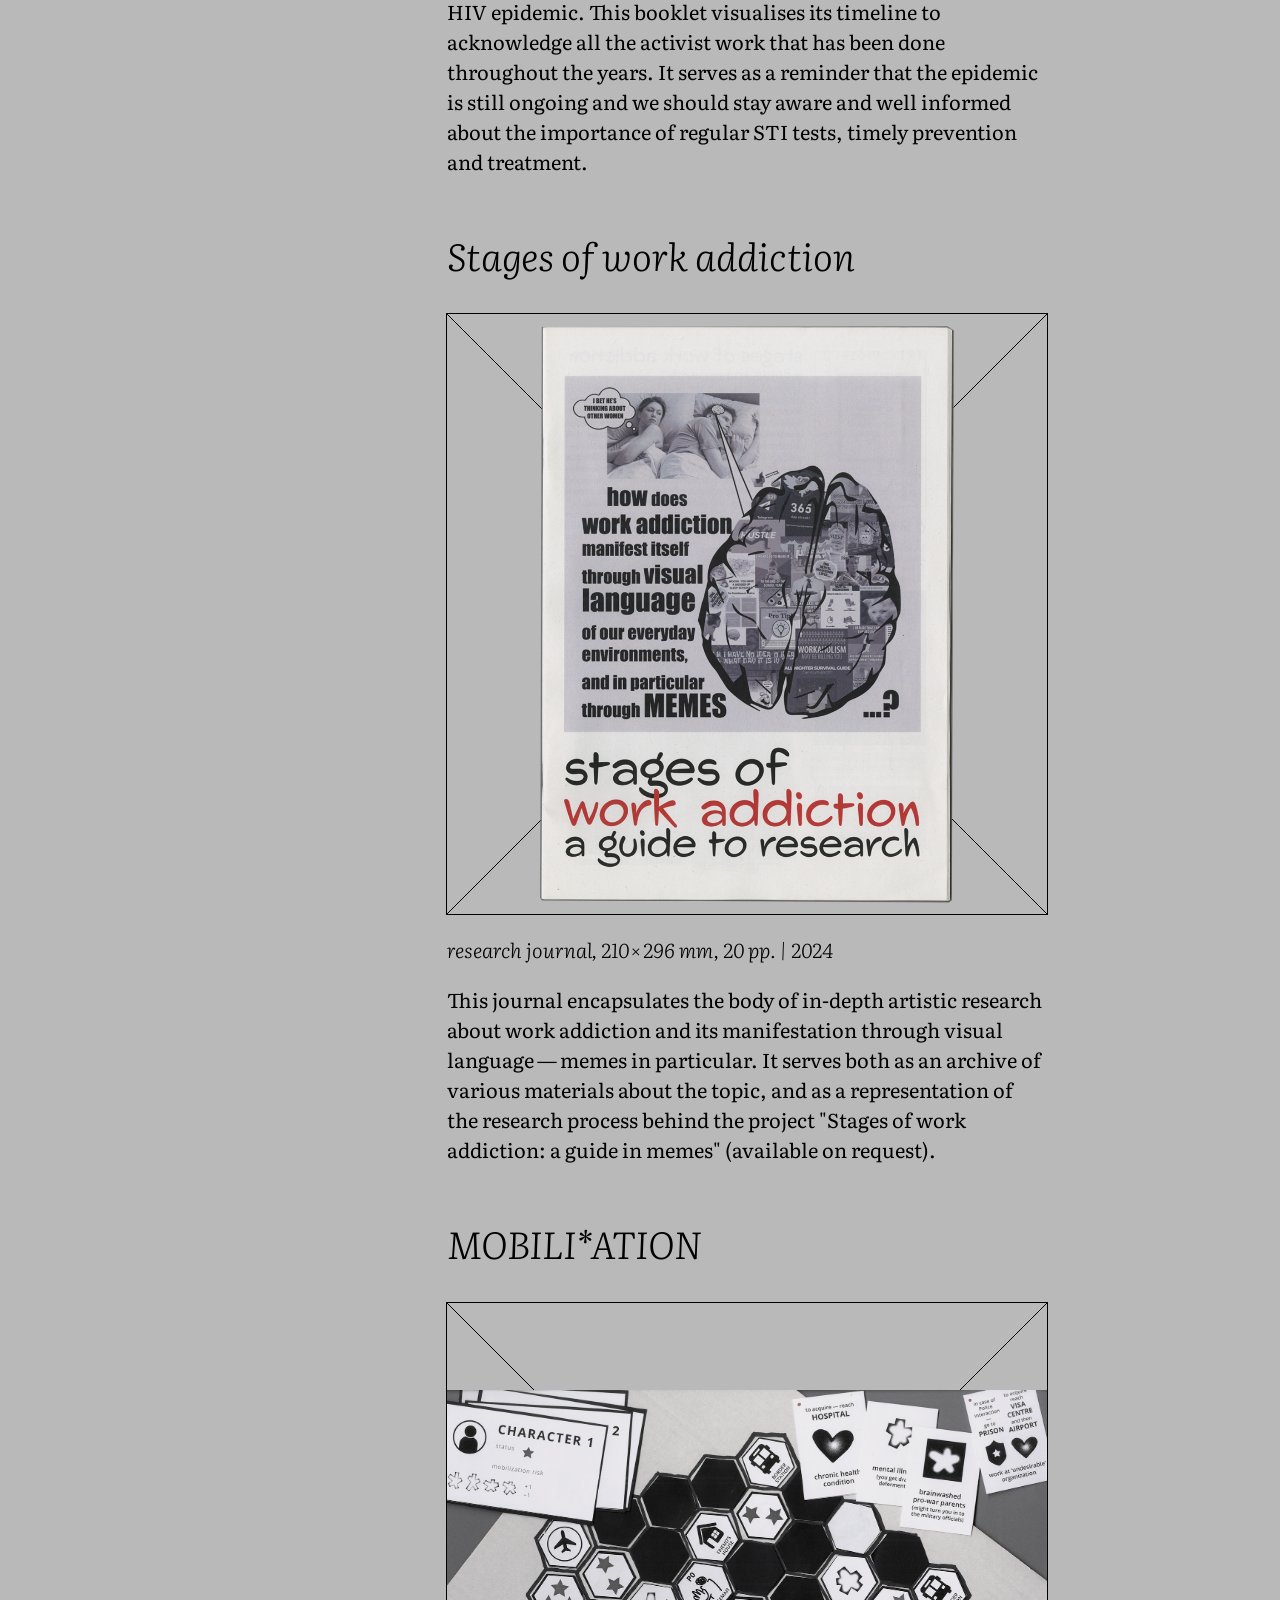
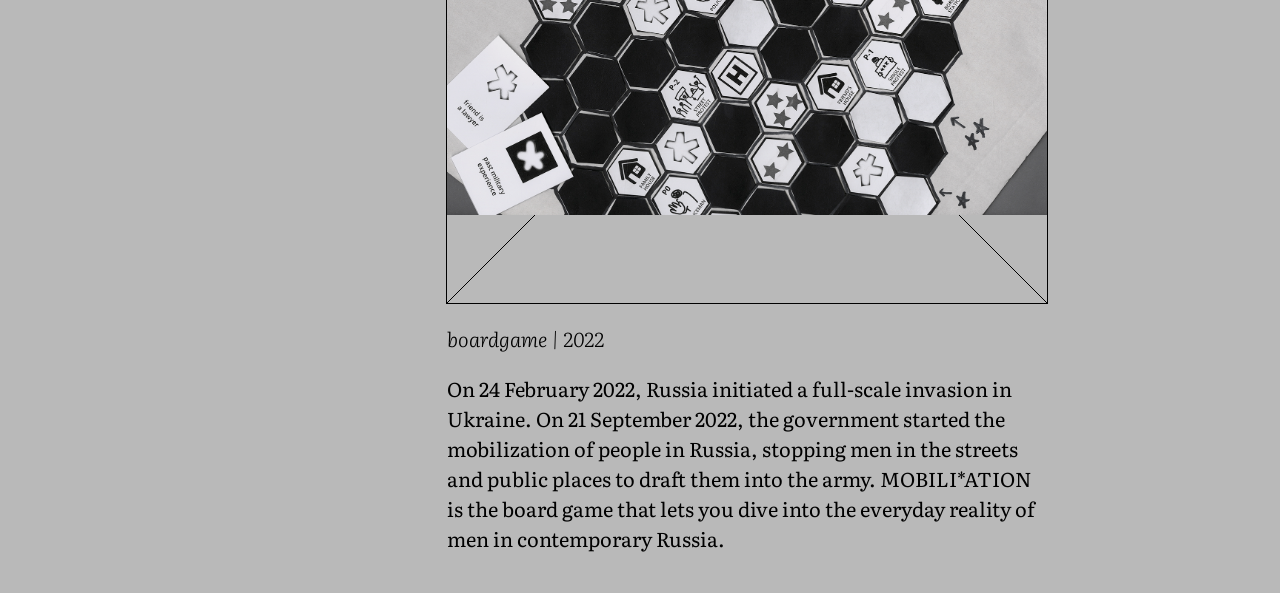
==== commit 54961222: "utility classes" ====
--- a/index.html
+++ b/index.html
@@ -30,7 +30,7 @@
 					<a href="index.html#"><div class="txt-block"><h1>works</h1></div></a>
 					<a href="workindex.html"><div class="txt-block"><h1>index</h1></div></a>
 					<a href="about.html"><div class="txt-block"><h1>about</h1></div></a>
-					<a href="mailto:mick7kon@gmail.com"><div class="txt-block"><h1>contact</h1></div></a>
+					<a href="mailto:mick7kon@gmail.com"><div class="txt-block desktop-only"><h1>contact</h1></div></a>
 
 				</div>
 
--- a/assets/css/style.css
+++ b/assets/css/style.css
@@ -64,6 +64,7 @@
   color: var(--color-text);
   width:100%;
   height:auto;
+  overflow-x: hidden;
   overflow-y:auto;
 }
 
@@ -267,6 +268,14 @@
 }
 
 
+/* UTILITY CLASSES */
+.desktop-only {
+  display: block;
+}
+.mobile-only {
+  display: none;
+}
+
 /* WEBSITE MEDIA QUERIES */
 
 /* responsive typeface for various breaking points, sets the default 'rem' value */
@@ -299,6 +308,8 @@
     grid-column: 1 / span 6;
     justify-content: space-around;
     z-index: 2;
+    max-width: 100svw;
+    overflow-x: hidden;
   }
   .menu img{
     max-height: 110px;
@@ -308,6 +319,13 @@
   .txt-block{
     width: 15vw;
     background-color: var(--color-background);
+  }
+
+  .desktop-only{
+    display:none;
+  }
+  .mobile-only{
+    display:block;
   }
 
 }
